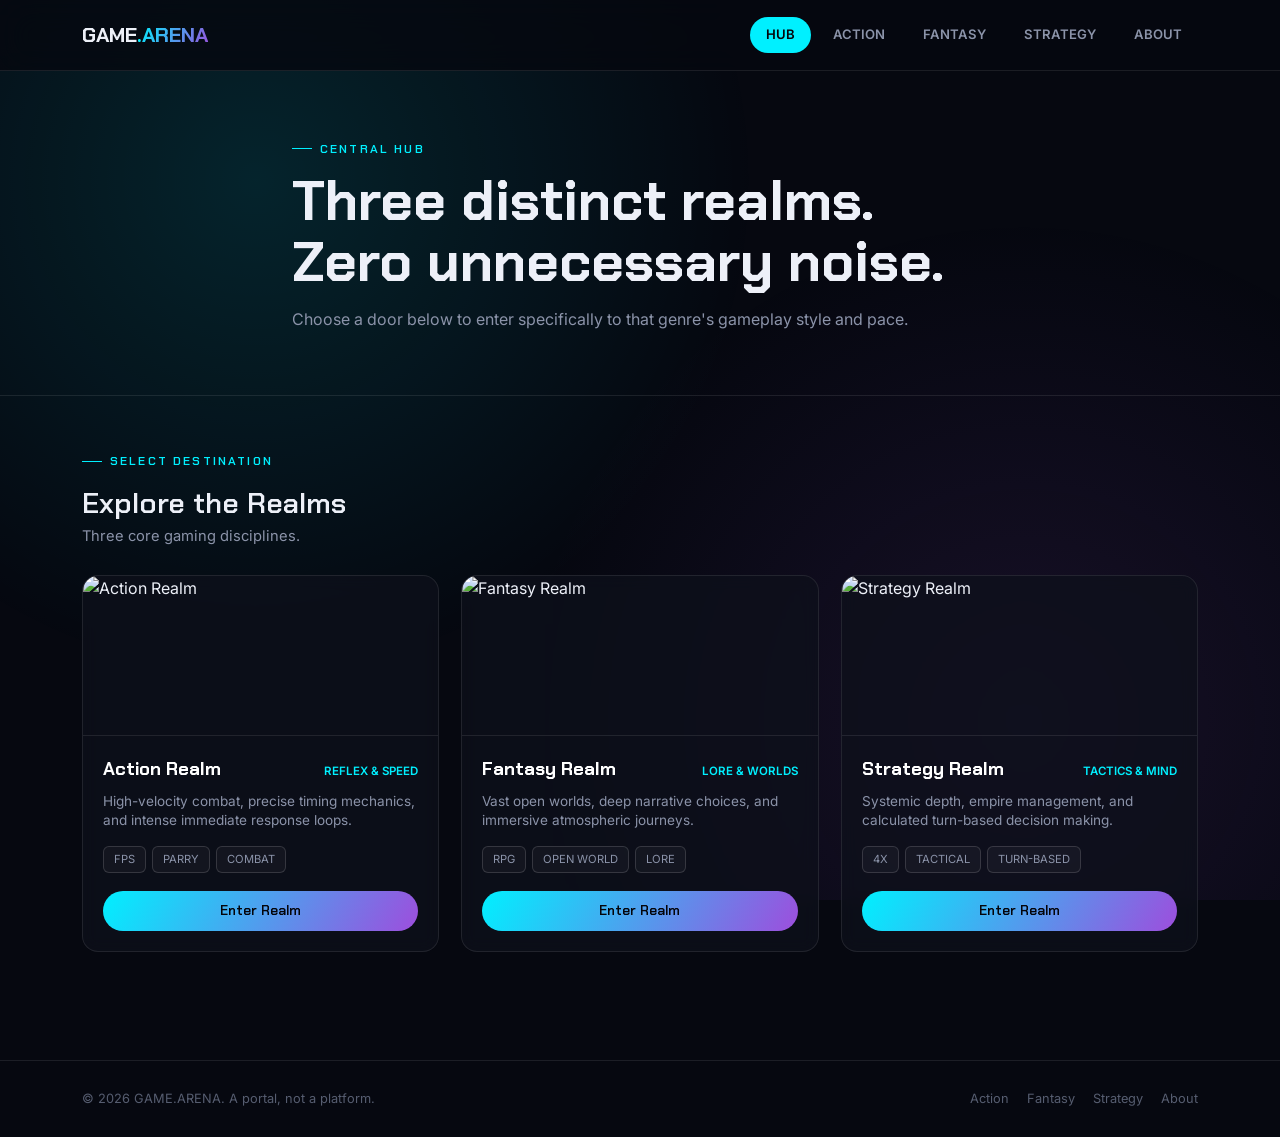
==== index.html @ 18a4ed71 "Add files via upload" ====
<!DOCTYPE html>
<html lang="en">
<head>
<meta charset="UTF-8">
<meta name="viewport" content="width=device-width, initial-scale=1.0">
<title>GAME.ARENA — The Portal</title>
<link rel="stylesheet" href="style.css">
</head>
<body>

<nav class="site-nav">
  <div class="container nav-inner">
    <a href="index.html" class="brand">
      <span class="brand-game">GAME</span><span class="brand-dot">.</span><span class="brand-arena">ARENA</span>
    </a>
    <div class="nav-links">
      <a class="nav-link active" href="index.html">Hub</a>
      <a class="nav-link" href="category-action.html">Action</a>
      <a class="nav-link" href="category-fantasy.html">Fantasy</a>
      <a class="nav-link" href="category-strategy.html">Strategy</a>
      <a class="nav-link" href="about.html">About</a>
    </div>
  </div>
</nav>

<main>
  <section class="cat-hero">
    <div class="container cat-hero-inner">
      <span class="eyebrow">Central Hub</span>
      <h1>Three distinct realms.<br>Zero unnecessary noise.</h1>
      <p class="lede">Choose a door below to enter specifically to that genre's gameplay style and pace.</p>
    </div>
  </section>

  <section class="game-section">
    <div class="container">
      <div class="section-head">
        <span class="eyebrow">Select Destination</span>
        <h2>Explore the Realms</h2>
        <p>Three core gaming disciplines.</p>
      </div>

      <div class="game-grid">
        <article class="game-card">
          <div class="card-img-banner">
            <img src="https://images.unsplash.com/photo-1542751371-adc38448a05e?q=80&w=600&auto=format&fit=crop" alt="Action Realm">
          </div>
          <div class="card-body">
            <div class="title-row">
              <h3>Action Realm</h3>
              <span class="tagline">Reflex & Speed</span>
            </div>
            <p class="desc">High-velocity combat, precise timing mechanics, and intense immediate response loops.</p>
            <div class="tag-row">
              <span class="chip">FPS</span>
              <span class="chip">Parry</span>
              <span class="chip">Combat</span>
            </div>
            <a href="category-action.html" class="btn btn-primary">Enter Realm</a>
          </div>
        </article>

        <article class="game-card">
          <div class="card-img-banner">
            <img src="https://images.unsplash.com/photo-1518709268805-4e9042af9f23?q=80&w=600&auto=format&fit=crop" alt="Fantasy Realm">
          </div>
          <div class="card-body">
            <div class="title-row">
              <h3>Fantasy Realm</h3>
              <span class="tagline">Lore & Worlds</span>
            </div>
            <p class="desc">Vast open worlds, deep narrative choices, and immersive atmospheric journeys.</p>
            <div class="tag-row">
              <span class="chip">RPG</span>
              <span class="chip">Open World</span>
              <span class="chip">Lore</span>
            </div>
            <a href="category-fantasy.html" class="btn btn-primary">Enter Realm</a>
          </div>
        </article>

        <article class="game-card">
          <div class="card-img-banner">
            <img src="https://images.unsplash.com/photo-1618005182384-a83a8bd57fbe?q=80&w=600&auto=format&fit=crop" alt="Strategy Realm">
          </div>
          <div class="card-body">
            <div class="title-row">
              <h3>Strategy Realm</h3>
              <span class="tagline">Tactics & Mind</span>
            </div>
            <p class="desc">Systemic depth, empire management, and calculated turn-based decision making.</p>
            <div class="tag-row">
              <span class="chip">4X</span>
              <span class="chip">Tactical</span>
              <span class="chip">Turn-Based</span>
            </div>
            <a href="category-strategy.html" class="btn btn-primary">Enter Realm</a>
          </div>
        </article>
      </div>
    </div>
  </section>
</main>

<footer class="site-footer">
  <div class="container footer-inner">
    <p>© 2026 GAME.ARENA. A portal, not a platform.</p>
    <div class="footer-links">
      <a href="category-action.html">Action</a>
      <a href="category-fantasy.html">Fantasy</a>
      <a href="category-strategy.html">Strategy</a>
      <a href="about.html">About</a>
    </div>
  </div>
</footer>

</body>
</html>
---- style.css ----
@import url('https://fonts.googleapis.com/css2?family=Chakra+Petch:wght@500;600;700&family=Inter:wght@400;500;600;700&display=swap');

*, *::before, *::after { box-sizing: border-box; margin: 0; padding: 0; }
html { scroll-behavior: smooth; }
img, svg { display: block; width: 100%; height: auto; }
a { color: inherit; text-decoration: none; }
button { font: inherit; color: inherit; background: none; border: none; cursor: pointer; }
ul { list-style: none; }

:root {
  --bg-void: #060810;
  --surface: rgba(255, 255, 255, 0.035);
  --border-soft: rgba(255, 255, 255, 0.09);
  --border-soft-2: rgba(255, 255, 255, 0.14);
  --text-primary: #edf0f8;
  --text-muted: #8b93a9;
  --text-faint: #565d70;
  --accent-cyan: #00f0ff;
  --accent-violet: #9d4edd;
  --accent-crimson: #ff003c;
  --page-accent: #00f0ff;
  --page-accent-2: #9d4edd;
  --bg-page: var(--bg-void);
  --radius-lg: 16px;
  --radius-md: 10px;
  --radius-sm: 6px;
  --ease: cubic-bezier(.16, .8, .24, 1);
  --font-display: 'Chakra Petch', sans-serif;
  --font-body: 'Inter', sans-serif;
}

body.page-action { --page-accent: var(--accent-crimson); --page-accent-2: #ff5c7a; --bg-page: #0b0a0e; }
body.page-fantasy { --page-accent: var(--accent-violet); --page-accent-2: #c77dff; --bg-page: #07050e; }
body.page-strategy { --page-accent: var(--accent-cyan); --page-accent-2: #3a86ff; --bg-page: #040810; }

body {
  font-family: var(--font-body);
  background: var(--bg-page);
  color: var(--text-primary);
  min-height: 100vh;
  line-height: 1.5;
  -webkit-font-smoothing: antialiased;
  overflow-x: hidden;
  position: relative;
}

.container {
  width: 100%;
  max-width: 1180px;
  margin: 0 auto;
  padding: 0 32px;
}

::selection { background: var(--page-accent); color: #04050a; }

body::before {
  content: "";
  position: fixed;
  inset: 0;
  pointer-events: none;
  z-index: 0;
  background: 
    radial-gradient(circle at 20% 20%, color-mix(in srgb, var(--page-accent) 12%, transparent) 0%, transparent 40%),
    radial-gradient(circle at 80% 80%, color-mix(in srgb, var(--page-accent-2) 12%, transparent) 0%, transparent 40%);
}

.site-nav {
  position: sticky;
  top: 0;
  z-index: 100;
  background: rgba(6, 8, 16, 0.8);
  backdrop-filter: blur(16px);
  border-bottom: 1px solid var(--border-soft);
}

.nav-inner {
  display: flex;
  align-items: center;
  justify-content: space-between;
  height: 70px;
}

.brand {
  display: flex;
  align-items: baseline;
  font-family: var(--font-display);
  font-weight: 700;
  font-size: 1.3rem;
}

.brand-game { color: var(--text-primary); }
.brand-dot { color: var(--page-accent); }
.brand-arena {
  background: linear-gradient(120deg, var(--page-accent), var(--page-accent-2));
  -webkit-background-clip: text;
  background-clip: text;
  color: transparent;
}

.nav-links { display: flex; gap: 6px; }

.nav-link {
  padding: 8px 16px;
  font-size: 0.82rem;
  font-weight: 600;
  text-transform: uppercase;
  color: var(--text-muted);
  border-radius: 999px;
  transition: all .25s var(--ease);
}

.nav-link:hover { color: var(--text-primary); background: var(--surface); }
.nav-link.active { color: #04050a; background: var(--page-accent); }

section { position: relative; z-index: 1; }

.cat-hero, .about-hero {
  padding: 60px 0 40px;
  border-bottom: 1px solid var(--border-soft);
}

.cat-hero-inner { max-width: 760px; }

.eyebrow {
  display: inline-flex;
  align-items: center;
  gap: 8px;
  font-family: var(--font-display);
  font-size: 0.75rem;
  font-weight: 600;
  letter-spacing: 0.18em;
  text-transform: uppercase;
  color: var(--page-accent);
  margin-bottom: 12px;
}

.eyebrow::before {
  content: "";
  width: 20px;
  height: 1px;
  background: var(--page-accent);
}

h1 {
  font-family: var(--font-display);
  font-weight: 700;
  font-size: clamp(2.2rem, 4.5vw, 3.5rem);
  line-height: 1.1;
  margin-bottom: 14px;
}

.lede {
  color: var(--text-muted);
  font-size: 1rem;
  margin-bottom: 24px;
}

.cat-stats { display: flex; gap: 32px; }
.cat-stats div { display: flex; flex-direction: column; }
.cat-stats .v { font-family: var(--font-display); font-size: 1.4rem; color: var(--page-accent); }
.cat-stats .l { font-size: 0.7rem; text-transform: uppercase; color: var(--text-faint); }

.game-section { padding: 48px 0; }
.section-head { margin-bottom: 28px; }
.section-head h2 { font-family: var(--font-display); font-size: 1.8rem; font-weight: 600; }
.section-head p { color: var(--text-muted); font-size: 0.92rem; }

.game-grid {
  display: grid;
  grid-template-columns: repeat(3, 1fr);
  gap: 22px;
}

.game-card {
  display: flex;
  flex-direction: column;
  background: rgba(14, 17, 27, 0.75);
  border: 1px solid var(--border-soft);
  border-radius: var(--radius-lg);
  overflow: hidden;
  backdrop-filter: blur(8px);
  transition: transform 0.3s var(--ease), border-color 0.3s var(--ease), box-shadow 0.3s var(--ease);
}

.game-card:hover {
  transform: translateY(-4px);
  border-color: var(--page-accent);
  box-shadow: 0 12px 30px -10px color-mix(in srgb, var(--page-accent) 30%, transparent);
}

.card-img-banner {
  width: 100%;
  height: 160px;
  overflow: hidden;
  border-bottom: 1px solid var(--border-soft);
  position: relative;
}

.card-img-banner img {
  width: 100%;
  height: 100%;
  object-fit: cover;
  transition: transform 0.4s var(--ease);
}

.game-card:hover .card-img-banner img {
  transform: scale(1.05);
}

.card-body { padding: 20px; display: flex; flex-direction: column; flex-grow: 1; }

.title-row {
  display: flex;
  align-items: baseline;
  justify-content: space-between;
  margin-bottom: 8px;
}

.title-row h3 { font-family: var(--font-display); font-size: 1.15rem; color: #fff; }
.tagline { font-size: 0.72rem; color: var(--page-accent); font-weight: 600; text-transform: uppercase; }
.desc { font-size: 0.85rem; color: var(--text-muted); margin-bottom: 16px; line-height: 1.4; flex-grow: 1; }

.tag-row { display: flex; gap: 6px; margin-bottom: 18px; flex-wrap: wrap; }
.chip {
  background: var(--surface);
  border: 1px solid var(--border-soft-2);
  color: var(--text-muted);
  font-size: 0.7rem;
  padding: 4px 10px;
  border-radius: var(--radius-sm);
  text-transform: uppercase;
}

.meter { display: flex; flex-direction: column; gap: 4px; margin-top: auto; }
.meter-label { display: flex; justify-content: space-between; font-size: 0.7rem; color: var(--text-faint); text-transform: uppercase; }
.meter-track { height: 4px; border-radius: 999px; background: rgba(255,255,255,0.08); overflow: hidden; }
.meter-fill { height: 100%; border-radius: 999px; background: linear-gradient(90deg, var(--page-accent), var(--page-accent-2)); }

.btn {
  display: inline-flex;
  align-items: center;
  justify-content: center;
  padding: 10px 20px;
  border-radius: 999px;
  font-family: var(--font-display);
  font-weight: 600;
  font-size: 0.85rem;
  transition: all 0.25s var(--ease);
}

.btn-primary { background: linear-gradient(120deg, var(--page-accent), var(--page-accent-2)); color: #04050a; }
.btn-primary:hover { opacity: 0.9; transform: translateY(-2px); }
.btn-ghost { border: 1px solid var(--border-soft-2); color: var(--text-primary); }
.btn-ghost:hover { border-color: var(--page-accent); color: var(--page-accent); }

.about-grid { display: grid; grid-template-columns: repeat(3, 1fr); gap: 20px; padding: 40px 0; }
.about-card { padding: 24px; background: var(--surface); border: 1px solid var(--border-soft); border-radius: var(--radius-lg); }
.about-card h3 { font-family: var(--font-display); margin-bottom: 8px; }
.about-card p { font-size: 0.88rem; color: var(--text-muted); }

.about-split { display: grid; grid-template-columns: 1fr 1fr; gap: 40px; padding: 40px 0; align-items: center; }
.realm-list { display: flex; flex-direction: column; gap: 16px; }
.realm-row { display: flex; align-items: center; gap: 12px; font-size: 0.9rem; }
.realm-row .dot { width: 10px; height: 10px; border-radius: 50%; }

.about-cta { text-align: center; padding: 60px 0; }
.about-cta h2 { font-family: var(--font-display); font-size: 2rem; margin-bottom: 12px; }
.about-cta p { color: var(--text-muted); margin-bottom: 20px; }

.site-footer {
  border-top: 1px solid var(--border-soft);
  margin-top: 60px;
  padding: 28px 0;
}

.footer-inner { display: flex; align-items: center; justify-content: space-between; gap: 16px; }
.footer-inner p { color: var(--text-faint); font-size: 0.8rem; }
.footer-links { display: flex; gap: 18px; }
.footer-links a { color: var(--text-faint); font-size: 0.8rem; transition: color .2s var(--ease); }
.footer-links a:hover { color: var(--page-accent); }

@media (max-width: 868px) {
  .game-grid, .about-grid, .about-split { grid-template-columns: 1fr; }
}
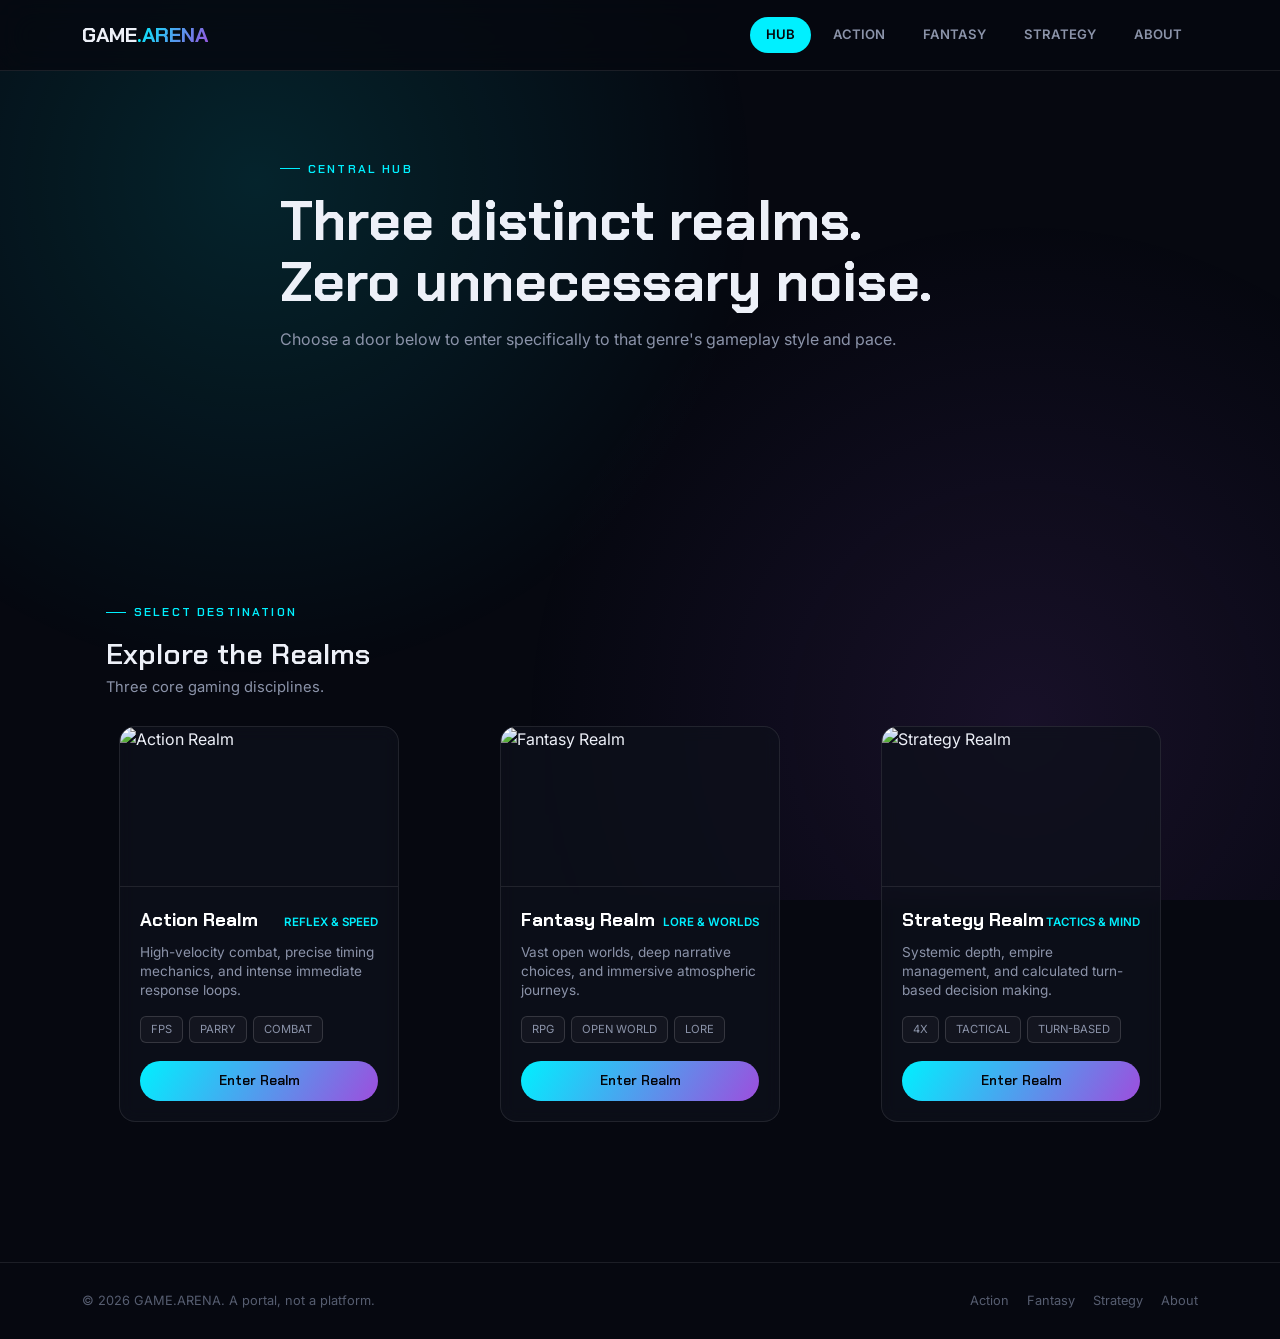
==== commit 8a97449f: "Add files via upload" ====
--- a/index.html
+++ b/index.html
@@ -6,8 +6,7 @@
 <title>GAME.ARENA — The Portal</title>
 <link rel="stylesheet" href="style.css">
 </head>
-<body>
-
+<body class="page-home">
 <nav class="site-nav">
   <div class="container nav-inner">
     <a href="index.html" class="brand">
@@ -24,7 +23,13 @@
 </nav>
 
 <main>
-  <section class="cat-hero">
+  <section class="cat-hero home-hero">
+    <div class="hero-vid">
+  <video autoplay loop muted playsinline>
+    <source src="hero5.mp4" type="video/mp4">
+  </video>
+</div>
+
     <div class="container cat-hero-inner">
       <span class="eyebrow">Central Hub</span>
       <h1>Three distinct realms.<br>Zero unnecessary noise.</h1>
--- a/style.css
+++ b/style.css
@@ -44,6 +44,34 @@
   position: relative;
 }
 
+/* 1. Increases spacing between hero and content ONLY on the Home/Hub page */
+body.page-home .game-section {
+  padding-top: 100px;
+  padding-bottom: 80px;
+}
+
+/* 2. Indents headings slightly away from the left border */
+.section-head,
+.cat-hero-inner {
+  text-align: left;
+  padding-left: 24px;
+}
+
+/* 3. Grid gap and reduced card width */
+.game-grid {
+  display: grid;
+  grid-template-columns: repeat(3, 1fr);
+  gap: 28px; /* Safe gap between cards */
+}
+
+.game-card {
+  max-width: 280px; /* Reduced card width */
+  width: 100%;
+  margin: 0 auto;  /* Centers each card inside its column */
+}
+
+
+
 .container {
   width: 100%;
   max-width: 1180px;
@@ -119,7 +147,7 @@
   border-bottom: 1px solid var(--border-soft);
 }
 
-.cat-hero-inner { max-width: 760px; }
+.cat-hero-inner { max-width: 760px; padding-left:20px;}
 
 .eyebrow {
   display: inline-flex;
@@ -165,13 +193,14 @@
 .section-head h2 { font-family: var(--font-display); font-size: 1.8rem; font-weight: 600; }
 .section-head p { color: var(--text-muted); font-size: 0.92rem; }
 
-.game-grid {
+ .game-grid {   
   display: grid;
   grid-template-columns: repeat(3, 1fr);
-  gap: 22px;
+  gap: 27px;
 }
 
 .game-card {
+  
   display: flex;
   flex-direction: column;
   background: rgba(14, 17, 27, 0.75);
@@ -281,4 +310,43 @@
 
 @media (max-width: 868px) {
   .game-grid, .about-grid, .about-split { grid-template-columns: 1fr; }
+}
+
+/* Full bgvideo in fantasy page*/
+.cat-hero {
+  position: relative;
+  overflow: hidden;
+  padding: 80px 0 60px;
+  border-bottom: none; 
+}
+
+.hero-vid {
+  position: absolute;
+  inset: 0;
+  width: 100%;
+  height: 100%;
+  z-index: 0;
+  pointer-events: none;
+  
+  /* Smooth fade of vid */
+  -webkit-mask-image: linear-gradient(to bottom, rgba(0,0,0,1) 60%, rgba(0,0,0,0) 100%);
+  mask-image: linear-gradient(to bottom, rgba(0,0,0,1) 60%, rgba(0,0,0,0) 100%);
+}
+
+.hero-vid video {
+  width: 100%;
+  height: 100%;
+  object-fit: cover;
+  opacity: 0.35; 
+}
+
+.cat-hero-inner {
+  position: relative;
+  z-index: 2; /*layered above bg */
+}
+
+/* Creates a larger bottom gap ONLY on the Homepage hero */
+
+.cat-hero.home-hero {
+  padding-bottom: 120px;
 }
